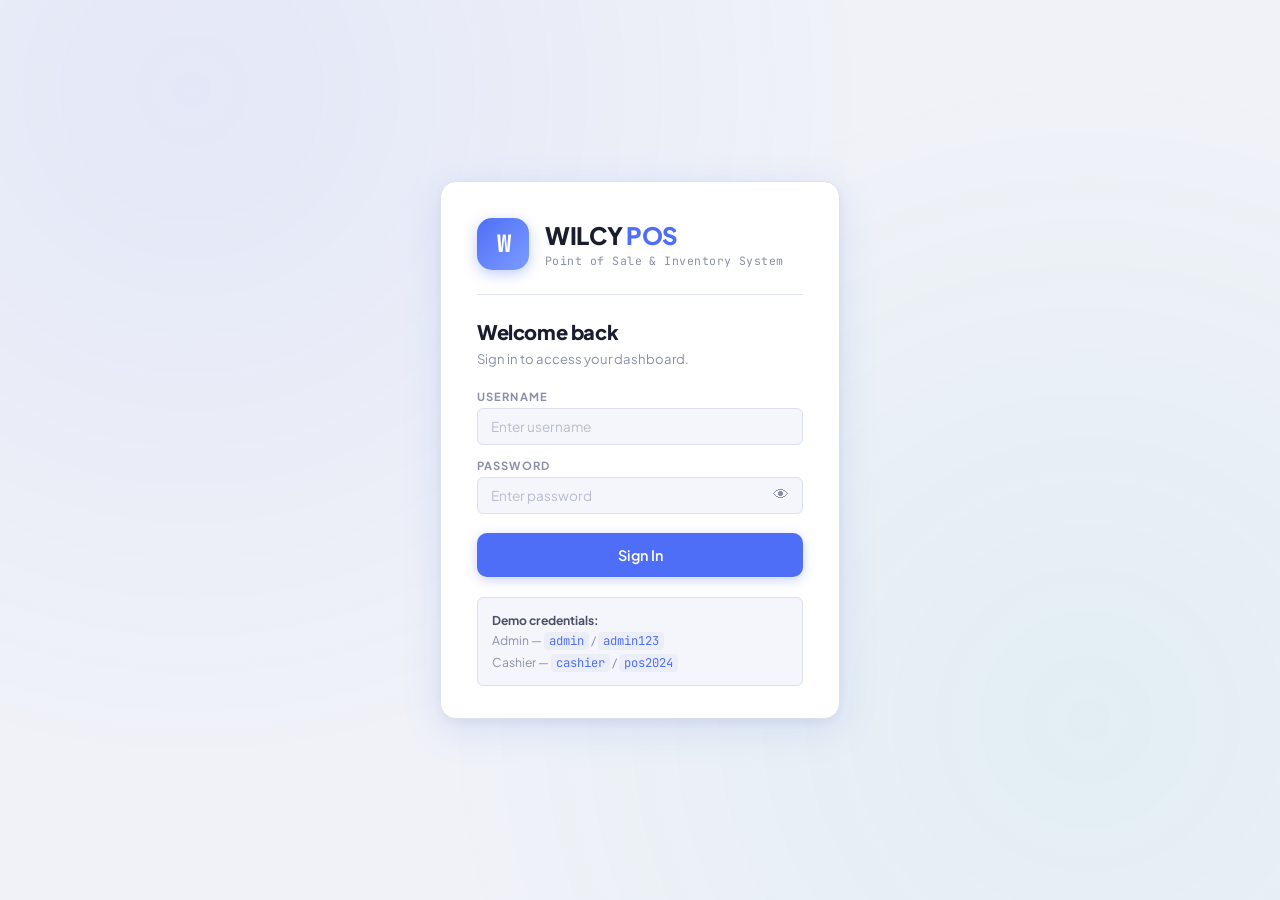
==== inventory.html @ 453c5138 "Add files via upload" ====
<!DOCTYPE html>
<html lang="en">
<head>
  <meta charset="UTF-8">
  <meta name="viewport" content="width=device-width, initial-scale=1.0">
  <title>WILCY POS — Inventory</title>

  <!-- PWA -->
  <link rel="manifest" href="manifest.json">
  <meta name="theme-color" content="#4f6ef7">
  <meta name="mobile-web-app-capable" content="yes">
  <meta name="apple-mobile-web-app-capable" content="yes">
  <meta name="apple-mobile-web-app-status-bar-style" content="black-translucent">
  <meta name="apple-mobile-web-app-title" content="WILCY POS">
  <link rel="apple-touch-icon" href="icons/icon-192.png">
  <link rel="icon" type="image/png" sizes="192x192" href="icons/icon-192.png">

  <link rel="stylesheet" href="style.css">
</head>
<body>

<header>
  <div class="logo">
    <div class="logo-mark">W</div>
    <span class="logo-name">WILCY <span>POS</span></span>
    <span class="logo-tag">Inventory</span>
  </div>
  <nav class="main-nav">
    <a href="index.html"     class="nav-link">Dashboard</a>
    <a href="inventory.html" class="nav-link active">Inventory</a>
    <a href="history.html"   class="nav-link">Sales History</a>

  </nav>
  <div class="header-right">
    <div id="syncStatus" class="sync-badge sync-local">◉ Local</div>
    <div class="date-chip" id="dateBadge"></div>
    <div id="userChip"></div>
  </div>
</header>

<main>

  <!-- LOW STOCK ALERT -->
  <div id="lowStockAlert" class="low-stock-strip" style="display:none;margin-bottom:16px;"></div>

  <!-- INVENTORY TABLE -->
  <div class="section-header">
    <div class="section-title">Inventory Management</div>
    <div style="display:flex;gap:10px;align-items:center;">
      <button class="btn btn-ghost btn-sm" onclick="exportInventoryCSV()" data-role="admin">⬇ Export CSV</button>
      <button class="btn btn-primary" onclick="openAddModal()" data-role="admin">＋ Add Item</button>
    </div>
  </div>

  <div class="table-card">
    <div class="table-toolbar">
      <div class="search-wrap">
        <span class="search-ico">⌕</span>
        <input type="text" id="searchInput" placeholder="Search by SKU or item name…">
      </div>
      <select id="stockFilter" class="filter-select" onchange="renderTable(true)">
        <option value="all">All Stock</option>
        <option value="low">Low Stock</option>
        <option value="out">Out of Stock</option>
        <option value="ok">In Stock</option>
      </select>
    </div>
    <div class="tbl-wrap">
      <table>
        <thead>
          <tr>
            <th>SKU / Item</th>
            <th>QTY</th>
            <th>Original Price</th>
            <th>Price / PC</th>
            <th>Margin</th>
            <th>Total Sold</th>
            <th>Actions</th>
          </tr>
        </thead>
        <tbody id="inventoryBody"></tbody>
      </table>
    </div>
    <div class="table-footer" id="invPaginationBar"></div>
  </div>

</main>

<!-- ADD / EDIT MODAL -->
<div class="modal-overlay" id="itemModal">
  <div class="modal">
    <div class="modal-header">
      <div class="modal-title" id="modalTitle">Add New Item</div>
      <button class="modal-close" onclick="closeModal('itemModal')">✕</button>
    </div>
    <div class="modal-grid">
      <div class="form-group full">
        <label>Item Name</label>
        <input type="text" id="mName" placeholder="e.g. Wireless Headphones">
      </div>
      <div class="form-group">
        <label>SKU</label>
        <input type="text" id="mSku" placeholder="e.g. WH-001">
      </div>
      <div class="form-group">
        <label>Quantity</label>
        <input type="number" id="mQty" min="0" placeholder="0">
      </div>
      <div class="form-group">
        <label>Original Price (₱)</label>
        <input type="number" id="mOrigPrice" min="0" step="0.01" placeholder="0.00">
      </div>
      <div class="form-group">
        <label>Price per Piece (₱)</label>
        <input type="number" id="mPrice" min="0" step="0.01" placeholder="0.00">
      </div>
      <div class="form-group">
        <label>Low Stock Threshold</label>
        <input type="number" id="mThreshold" min="1" placeholder="5">
      </div>
    </div>

    <!-- Sold by Kilo toggle — outside the grid so it spans full width cleanly -->
    <div style="padding:12px 4px 4px;">
      <label style="display:flex;align-items:center;gap:10px;cursor:pointer;user-select:none;">
        <input type="checkbox" id="mSoldByKilo"
          style="width:18px;height:18px;accent-color:#4f6ef7;cursor:pointer;flex-shrink:0;">
        <span style="font-size:0.88rem;font-weight:600;color:var(--text1);">
          ⚖ Sold by Kilo
          <span style="font-weight:400;color:var(--text3);margin-left:4px;">
            — enables decimal quantities (½ kg, 1.5 kg, 2 kg…)
          </span>
        </span>
      </label>
    </div>

    <div class="modal-footer">
      <button class="btn btn-ghost"   onclick="closeModal('itemModal')">Cancel</button>
      <button class="btn btn-primary" onclick="saveItem()">Save Item</button>
    </div>
  </div>
</div>

<!-- CONFIRM DELETE MODAL -->
<div class="modal-overlay" id="confirmModal">
  <div class="modal" style="max-width:400px;">
    <div class="modal-header">
      <div class="modal-title">Confirm Delete</div>
      <button class="modal-close" onclick="closeModal('confirmModal')">✕</button>
    </div>
    <p class="confirm-text" id="confirmMsg"></p>
    <div class="modal-footer">
      <button class="btn btn-ghost"  onclick="closeModal('confirmModal')">Cancel</button>
      <button class="btn btn-danger" onclick="confirmDelete()">Delete</button>
    </div>
  </div>
</div>

<!-- RESTOCK MODAL -->
<div class="modal-overlay" id="restockModal">
  <div class="modal" style="max-width:380px;">
    <div class="modal-header">
      <div class="modal-title">Restock Item</div>
      <button class="modal-close" onclick="closeModal('restockModal')">✕</button>
    </div>
    <p style="font-size:0.88rem;color:var(--text2);margin-bottom:16px;">Adding stock to: <strong id="restockName"></strong></p>
    <div class="form-group">
      <label>Quantity to Add</label>
      <input type="number" id="restockQty" min="1" placeholder="e.g. 10">
    </div>
    <div class="modal-footer">
      <button class="btn btn-ghost"   onclick="closeModal('restockModal')">Cancel</button>
      <button class="btn btn-primary" onclick="confirmRestock()">Add Stock</button>
    </div>
  </div>
</div>

<div class="toasts" id="toastContainer"></div>
<!-- BOTTOM NAV (mobile) -->
<nav class="bottom-nav">
  <a href="index.html">
    <span class="nav-icon">🏠</span>
    <span>Dashboard</span>
  </a>
  <a href="inventory.html" class="active">
    <span class="nav-icon">📦</span>
    <span>Inventory</span>
  </a>
  <a href="history.html">
    <span class="nav-icon">🧾</span>
    <span>History</span>
  </a>
</nav>
<script src="auth.js"></script>
<script src="supabase.js"></script>
<script src="inventory.js"></script>
<script>
if ('serviceWorker' in navigator) {
  window.addEventListener('load', () => {
    navigator.serviceWorker.register('./sw.js').catch(() => {});
  });
}
</script>
</body>
</html>
---- style.css ----
@import url('https://fonts.googleapis.com/css2?family=Plus+Jakarta+Sans:wght@400;500;600;700;800&family=JetBrains+Mono:wght@400;500;600&display=swap');

:root {
  --bg:        #f0f2f8;
  --surface:   #ffffff;
  --surface2:  #f5f6fb;
  --surface3:  #eceef7;
  --border:    #dde0ef;
  --border2:   #c8ccde;

  --accent:    #4f6ef7;
  --accent-lt: #eef1ff;
  --accent-dk: #3a55d4;

  --teal:      #0fb8a0;
  --teal-lt:   #e6faf8;
  --pink:      #f75f8f;
  --pink-lt:   #fff0f5;
  --amber:     #f59e0b;
  --amber-lt:  #fffbeb;
  --green:     #10b981;
  --green-lt:  #ecfdf5;
  --red:       #ef4444;
  --red-lt:    #fef2f2;

  --text:      #1a1d2e;
  --text2:     #4b5068;
  --text3:     #8b90a8;
  --text4:     #b8bcce;

  --shadow-sm: 0 1px 3px rgba(79,110,247,0.06), 0 1px 2px rgba(0,0,0,0.04);
  --shadow:    0 4px 16px rgba(79,110,247,0.08), 0 2px 6px rgba(0,0,0,0.04);
  --shadow-lg: 0 10px 40px rgba(79,110,247,0.14), 0 4px 12px rgba(0,0,0,0.06);

  --radius:    16px;
  --radius-sm: 10px;
  --radius-xs: 6px;
}

*, *::before, *::after { box-sizing: border-box; margin: 0; padding: 0; }
html { scroll-behavior: smooth; }

body {
  font-family: 'Plus Jakarta Sans', sans-serif;
  background: var(--bg);
  color: var(--text);
  min-height: 100vh;
  overflow-x: hidden;
}

body::before {
  content: '';
  position: fixed; inset: 0;
  background-image:
    radial-gradient(circle at 15% 10%, rgba(79,110,247,0.07) 0%, transparent 50%),
    radial-gradient(circle at 85% 80%, rgba(15,184,160,0.06) 0%, transparent 50%);
  pointer-events: none; z-index: 0;
}

/* ── HEADER ─────────────────────────────────────────────────────── */
header {
  position: sticky; top: 0; z-index: 100;
  background: rgba(255,255,255,0.88);
  backdrop-filter: blur(20px);
  border-bottom: 1px solid var(--border);
  box-shadow: var(--shadow-sm);
  display: flex; align-items: center; justify-content: space-between;
  padding: 0 36px;
  height: 64px;
  gap: 20px;
}

.logo { display: flex; align-items: center; gap: 12px; flex-shrink: 0; }

.logo-mark {
  width: 38px; height: 38px;
  background: linear-gradient(135deg, var(--accent), #7c9cff);
  border-radius: 11px;
  display: flex; align-items: center; justify-content: center;
  box-shadow: 0 4px 14px rgba(79,110,247,0.35);
  font-size: 18px; color: #fff; font-weight: 800;
  font-family: 'JetBrains Mono', monospace;
  letter-spacing: -1px;
}

.logo-name { font-size: 1.25rem; font-weight: 800; letter-spacing: -0.02em; color: var(--text); }
.logo-name span { color: var(--accent); }

.logo-tag {
  font-size: 0.65rem; font-weight: 600; letter-spacing: 0.14em;
  text-transform: uppercase; color: var(--text3);
  background: var(--surface3); border: 1px solid var(--border);
  padding: 3px 9px; border-radius: 20px; margin-left: 4px;
}

/* ── MAIN NAV ───────────────────────────────────────────────────── */
.main-nav {
  display: flex; align-items: center; gap: 4px;
  flex: 1; justify-content: center;
}

.nav-link {
  font-size: 0.84rem; font-weight: 600;
  color: var(--text3); text-decoration: none;
  padding: 7px 16px; border-radius: var(--radius-sm);
  transition: color 0.2s, background 0.2s;
  letter-spacing: 0.01em;
}
.nav-link:hover { color: var(--text2); background: var(--surface3); }
.nav-link.active {
  color: var(--accent);
  background: var(--accent-lt);
}

.header-right { display: flex; align-items: center; gap: 12px; flex-shrink: 0; }

.date-chip {
  font-family: 'JetBrains Mono', monospace;
  font-size: 0.72rem; color: var(--text3);
  background: var(--surface2); border: 1px solid var(--border);
  padding: 6px 14px; border-radius: 20px;
}

/* ── MOBILE BOTTOM NAV ───────────────────────────────────────────── */
.bottom-nav {
  display: none;
  position: fixed; bottom: 0; left: 0; right: 0; z-index: 200;
  background: rgba(255,255,255,0.96);
  backdrop-filter: blur(16px);
  border-top: 1px solid var(--border);
  box-shadow: 0 -4px 20px rgba(79,110,247,0.08);
  height: 60px;
  padding: 0;
}

.bottom-nav a {
  display: flex; flex-direction: column; align-items: center; justify-content: center;
  gap: 3px; flex: 1; height: 100%;
  color: var(--text3); text-decoration: none;
  font-size: 0.62rem; font-weight: 600; letter-spacing: 0.04em;
  text-transform: uppercase; transition: color 0.2s;
}
.bottom-nav a.active { color: var(--accent); }
.bottom-nav a:hover  { color: var(--text2); }
.nav-icon { font-size: 1.2rem; }

/* ── MAIN LAYOUT ────────────────────────────────────────────────── */
main {
  position: relative; z-index: 1;
  max-width: 1380px; margin: 0 auto;
  padding: 32px 36px 60px;
}

/* ── SECTION HEADER ─────────────────────────────────────────────── */
.section-header {
  display: flex; align-items: center; justify-content: space-between;
  margin-bottom: 18px; flex-wrap: wrap; gap: 10px;
}
.section-title {
  font-size: 0.9rem; font-weight: 700;
  letter-spacing: 0.04em; color: var(--text2);
  text-transform: uppercase;
  display: flex; align-items: center; gap: 8px;
}
.section-title::before {
  content: ''; display: block;
  width: 4px; height: 16px; border-radius: 3px;
  background: linear-gradient(var(--accent), var(--teal));
}

/* ── DASHBOARD CARDS ────────────────────────────────────────────── */
.dashboard {
  display: grid;
  grid-template-columns: repeat(4, 1fr);
  gap: 18px; margin-bottom: 32px;
}

.stat-card {
  background: var(--surface); border: 1px solid var(--border);
  border-radius: var(--radius); padding: 24px 24px 20px;
  box-shadow: var(--shadow-sm); position: relative; overflow: hidden;
  transition: box-shadow 0.25s, transform 0.25s, border-color 0.25s;
}
.stat-card:hover { box-shadow: var(--shadow); transform: translateY(-2px); border-color: var(--border2); }

.stat-card-top { display: flex; align-items: flex-start; justify-content: space-between; margin-bottom: 16px; }

.stat-icon { width: 44px; height: 44px; border-radius: 12px; display: flex; align-items: center; justify-content: center; font-size: 1.2rem; flex-shrink: 0; }
.icon-blue  { background: var(--accent-lt); }
.icon-pink  { background: var(--pink-lt); }
.icon-teal  { background: var(--teal-lt); }
.icon-green { background: var(--green-lt); }

.stat-label { font-size: 0.72rem; font-weight: 600; letter-spacing: 0.1em; text-transform: uppercase; color: var(--text3); margin-bottom: 6px; }
.stat-value { font-size: 1.9rem; font-weight: 800; letter-spacing: -0.03em; line-height: 1; }
.val-blue  { color: var(--accent); }
.val-pink  { color: var(--pink); }
.val-teal  { color: var(--teal); }
.val-green { color: var(--green); }

.stat-sub { font-size: 0.76rem; color: var(--text3); margin-top: 6px; font-family: 'JetBrains Mono', monospace; }

.stat-card::after { content: ''; position: absolute; bottom: 0; left: 0; right: 0; height: 3px; }
.stat-card:nth-child(1)::after { background: linear-gradient(90deg, var(--accent), #7c9cff); }
.stat-card:nth-child(2)::after { background: linear-gradient(90deg, var(--pink), #ff9ec0); }
.stat-card:nth-child(3)::after { background: linear-gradient(90deg, var(--teal), #5de8d4); }
.stat-card:nth-child(4)::after { background: linear-gradient(90deg, var(--green), #6ee7b7); }

/* ── LOW STOCK STRIP ─────────────────────────────────────────────── */
.low-stock-strip {
  background: var(--amber-lt); border: 1px solid #fcd97a;
  border-radius: var(--radius-sm); padding: 10px 18px;
  font-size: 0.82rem; color: #92400e;
  display: flex; align-items: center; gap: 10px;
  flex-wrap: wrap;
}
.low-stock-strip em { font-style: normal; font-weight: 700; }
.alert-ico { font-size: 1rem; flex-shrink: 0; }

/* ── BUTTONS ─────────────────────────────────────────────────────── */
.btn {
  display: inline-flex; align-items: center; gap: 7px;
  padding: 10px 20px; border-radius: var(--radius-sm);
  font-family: 'Plus Jakarta Sans', sans-serif;
  font-size: 0.84rem; font-weight: 600;
  cursor: pointer; border: none;
  transition: all 0.2s; white-space: nowrap;
}
.btn-primary { background: var(--accent); color: #fff; box-shadow: 0 3px 12px rgba(79,110,247,0.3); }
.btn-primary:hover { background: var(--accent-dk); box-shadow: 0 6px 20px rgba(79,110,247,0.4); transform: translateY(-1px); }
.btn-ghost { background: var(--surface2); color: var(--text2); border: 1px solid var(--border); }
.btn-ghost:hover { background: var(--surface3); border-color: var(--border2); }
.btn-sm { padding: 7px 13px; font-size: 0.78rem; border-radius: var(--radius-xs); }
.btn-sell    { background: var(--teal-lt);   color: var(--teal);   border: 1px solid #b2ede7; }
.btn-sell:hover    { background: #d0f5f1; }
.btn-restock { background: #f0fdf4;          color: #166534;       border: 1px solid #bbf7d0; }
.btn-restock:hover { background: #dcfce7; }
.btn-edit    { background: var(--accent-lt); color: var(--accent); border: 1px solid #c8d4fd; }
.btn-edit:hover    { background: #dce4ff; }
.btn-del     { background: var(--red-lt);    color: var(--red);    border: 1px solid #fecaca; }
.btn-del:hover     { background: #fee2e2; }
.btn-danger  { background: var(--red); color: #fff; box-shadow: 0 3px 10px rgba(239,68,68,0.25); }
.btn-danger:hover  { background: #dc2626; }

/* ── TABLE ───────────────────────────────────────────────────────── */
.table-card {
  background: var(--surface); border: 1px solid var(--border);
  border-radius: var(--radius); box-shadow: var(--shadow-sm);
  overflow: hidden; margin-bottom: 0;
}

#table-card{
  height: 150px;
}
.table-toolbar {
  display: flex; align-items: center; gap: 12px;
  padding: 14px 18px; border-bottom: 1px solid var(--border);
  background: var(--surface2); flex-wrap: wrap;
}

.search-wrap { flex: 1; position: relative; display: flex; align-items: center; min-width: 160px; }
.search-ico  { position: absolute; left: 12px; color: var(--text4); font-size: 0.95rem; pointer-events: none; }
.search-wrap input {
  width: 100%; background: var(--surface); border: 1px solid var(--border);
  border-radius: var(--radius-xs); padding: 8px 12px 8px 34px;
  color: var(--text); font-family: 'Plus Jakarta Sans', sans-serif;
  font-size: 0.84rem; outline: none;
  transition: border-color 0.2s, box-shadow 0.2s;
}
.search-wrap input::placeholder { color: var(--text4); }
.search-wrap input:focus { border-color: var(--accent); box-shadow: 0 0 0 3px rgba(79,110,247,0.1); }

.filter-select, .filter-date {
  background: var(--surface); border: 1px solid var(--border);
  border-radius: var(--radius-xs); padding: 8px 12px;
  color: var(--text); font-family: 'Plus Jakarta Sans', sans-serif;
  font-size: 0.82rem; outline: none; cursor: pointer;
  transition: border-color 0.2s;
}
.filter-select:focus, .filter-date:focus { border-color: var(--accent); }

.tbl-wrap { overflow-x: auto; -webkit-overflow-scrolling: touch; }

table { width: 100%; border-collapse: collapse; min-width: 520px; }

thead th {
  font-family: 'JetBrains Mono', monospace;
  font-size: 0.68rem; font-weight: 600;
  letter-spacing: 0.12em; text-transform: uppercase;
  color: var(--text3); padding: 12px 18px;
  text-align: left; background: var(--surface2);
  border-bottom: 1px solid var(--border);
  white-space: nowrap;
}
thead th:first-child { padding-left: 20px; }
thead th.sortable { cursor: pointer; user-select: none; }
thead th.sortable:hover { color: var(--accent); }
.sort-ico { color: var(--accent); }

tbody tr { border-bottom: 1px solid var(--border); transition: background 0.15s; }
tbody tr:last-child { border-bottom: none; }
tbody tr:hover { background: var(--accent-lt); }

tbody td { padding: 13px 18px; font-size: 0.86rem; vertical-align: middle; }
tbody td:first-child { padding-left: 20px; }

.td-sku { font-family: 'JetBrains Mono', monospace; font-size: 0.72rem; color: var(--text3); margin-bottom: 2px; }
.td-name { font-weight: 700; color: var(--text); font-size: 0.9rem; }
.td-mono { font-family: 'JetBrains Mono', monospace; font-size: 0.82rem; color: var(--text2); }
.td-actions { display: flex; gap: 5px; flex-wrap: wrap; }

.qty-ok  { color: var(--green); font-weight: 700; font-family: 'JetBrains Mono', monospace; }
.qty-low { color: var(--amber); font-weight: 700; font-family: 'JetBrains Mono', monospace; }
.qty-out { color: var(--red);   font-weight: 700; font-family: 'JetBrains Mono', monospace; }

.badge {
  display: inline-flex; align-items: center; gap: 4px;
  font-size: 0.64rem; font-weight: 700;
  letter-spacing: 0.08em; text-transform: uppercase;
  padding: 2px 8px; border-radius: 20px; margin-left: 6px;
}
.badge-low  { background: var(--amber-lt); color: var(--amber); border: 1px solid #fcd97a; }
.badge-out  { background: var(--red-lt);   color: var(--red);   border: 1px solid #fca5a5; }
.badge-best { background: var(--pink-lt);  color: var(--pink);  border: 1px solid #fda4bf; }

.margin-pos { color: var(--green); font-family: 'JetBrains Mono', monospace; font-size: 0.82rem; }
.margin-neg { color: var(--red);   font-family: 'JetBrains Mono', monospace; font-size: 0.82rem; }

.empty-state { text-align: center; padding: 56px 20px; color: var(--text4); }
.empty-icon  { font-size: 2.2rem; margin-bottom: 10px; opacity: 0.5; }
.empty-state p { font-size: 0.85rem; color: var(--text3); }

/* Table footer */
.table-footer {
  border-top: 1px solid var(--border);
  background: var(--surface2);
}
.history-footer-row {
  display: flex; justify-content: space-between; align-items: center;
  padding: 12px 20px; font-size: 0.82rem; color: var(--text3);
  font-family: 'JetBrains Mono', monospace; flex-wrap: wrap; gap: 6px;
}
.history-footer-row strong { color: var(--text); }

/* ── PAYMENT CHIPS ───────────────────────────────────────────────── */
.pay-chip {
  display: inline-block; font-size: 0.66rem; font-weight: 700;
  letter-spacing: 0.06em; text-transform: uppercase;
  padding: 2px 9px; border-radius: 20px;
}
.pay-cash   { background: #f0fdf4; color: #166534; border: 1px solid #bbf7d0; }
.pay-gcash  { background: #eff6ff; color: #1d4ed8; border: 1px solid #bfdbfe; }
.pay-maya   { background: #f5f3ff; color: #6d28d9; border: 1px solid #ddd6fe; }
.pay-card   { background: var(--pink-lt); color: #9d174d; border: 1px solid #fda4bf; }
.pay-other  { background: var(--surface3); color: var(--text3); border: 1px solid var(--border); }

/* ── TWO-COL LAYOUT ──────────────────────────────────────────────── */
.two-col { display: grid; grid-template-columns: 1fr 360px; gap: 22px; margin-top: 28px; }

/* ── DASHBOARD SPLIT LAYOUT ──────────────────────────────────────── */
.dash-split {
  display: grid;
  grid-template-columns: 1fr 420px;
  gap: 24px;
  align-items: start;
}

/* ── SALES LOG ───────────────────────────────────────────────────── */
.sales-card {
  background: var(--surface); border: 1px solid var(--border);
  border-radius: var(--radius); box-shadow: var(--shadow-sm);
  overflow: hidden; display: flex; flex-direction: column;
  max-height: 430px;
}
.sales-card-header {
  display: flex; align-items: center; justify-content: space-between;
  padding: 14px 18px; background: var(--surface2);
  border-bottom: 1px solid var(--border); flex-shrink: 0;
}
.sales-label { font-family: 'JetBrains Mono', monospace; font-size: 0.68rem; font-weight: 600; letter-spacing: 0.12em; text-transform: uppercase; color: var(--text3); }
.sales-count { font-family: 'JetBrains Mono', monospace; font-size: 0.72rem; color: var(--text4); }

.sales-scroll { overflow-y: auto; flex: 1; }
.sales-scroll::-webkit-scrollbar { width: 4px; }
.sales-scroll::-webkit-scrollbar-track { background: transparent; }
.sales-scroll::-webkit-scrollbar-thumb { background: var(--border); border-radius: 4px; }

.sale-row {
  display: flex; align-items: center; gap: 12px;
  padding: 12px 18px; border-bottom: 1px solid var(--border);
  transition: background 0.15s;
  animation: fadeSlide 0.3s ease;
}
.sale-row:last-child { border-bottom: none; }
.sale-row:hover { background: var(--surface2); }

@keyframes fadeSlide {
  from { opacity: 0; transform: translateY(-6px); }
  to   { opacity: 1; transform: translateY(0); }
}

.sale-dot { width: 8px; height: 8px; border-radius: 50%; background: var(--green); flex-shrink: 0; box-shadow: 0 0 6px rgba(16,185,129,0.4); }
.sale-info { flex: 1; min-width: 0; }
.sale-name { font-weight: 600; font-size: 0.86rem; white-space: nowrap; overflow: hidden; text-overflow: ellipsis; }
.sale-meta { font-family: 'JetBrains Mono', monospace; font-size: 0.7rem; color: var(--text3); margin-top: 2px; }
.sale-rev-col { text-align: right; flex-shrink: 0; }
.sale-rev-amt { font-weight: 700; font-size: 0.9rem; color: var(--green); font-family: 'JetBrains Mono', monospace; }
.sale-rev-lbl { font-size: 0.65rem; color: var(--text4); margin-top: 1px; }

/* ── SELL PANEL ──────────────────────────────────────────────────── */
.sell-panel {
  background: var(--surface); border: 1px solid var(--border);
  border-radius: var(--radius); box-shadow: var(--shadow-sm);
  padding: 22px; height: fit-content;
}
.panel-title { font-size: 0.9rem; font-weight: 700; margin-bottom: 18px; display: flex; align-items: center; gap: 8px; color: var(--text); }
.live-dot { width: 8px; height: 8px; border-radius: 50%; background: var(--green); box-shadow: 0 0 8px rgba(16,185,129,0.5); animation: livepulse 2s infinite; flex-shrink: 0; }
@keyframes livepulse {
  0%, 100% { opacity: 1; transform: scale(1); }
  50%       { opacity: 0.5; transform: scale(0.85); }
}

/* ── BILL / CHANGE ROW ───────────────────────────────────────────── */
.bill-change-row {
  display: grid; grid-template-columns: 1fr 1fr; gap: 10px;
  margin-bottom: 13px;
}
.change-display {
  background: var(--green-lt); border: 1px solid #a7f3d0;
  border-radius: var(--radius-xs); padding: 9px 13px;
  display: flex; flex-direction: column; gap: 3px;
}
.change-display.insufficient {
  background: var(--red-lt); border-color: #fca5a5;
}
.change-label {
  font-size: 0.7rem; font-weight: 700; letter-spacing: 0.1em;
  text-transform: uppercase; color: var(--text3);
}
.change-amount {
  font-family: 'JetBrains Mono', monospace;
  font-size: 1rem; font-weight: 700; color: var(--green);
}
.change-display.insufficient .change-amount { color: var(--red); }

/* ── FORMS ───────────────────────────────────────────────────────── */
.form-group { margin-bottom: 13px; }
.form-group label { display: block; font-size: 0.7rem; font-weight: 700; letter-spacing: 0.1em; text-transform: uppercase; color: var(--text3); margin-bottom: 5px; }
.form-group input, .form-group select {
  width: 100%; background: var(--surface2); border: 1px solid var(--border);
  border-radius: var(--radius-xs); padding: 9px 13px;
  color: var(--text); font-family: 'Plus Jakarta Sans', sans-serif;
  font-size: 0.85rem; outline: none;
  transition: border-color 0.2s, box-shadow 0.2s, background 0.2s;
  -webkit-appearance: none;
}
.form-group input::placeholder { color: var(--text4); }
.form-group input:focus, .form-group select:focus { border-color: var(--accent); background: #fff; box-shadow: 0 0 0 3px rgba(79,110,247,0.1); }
.form-group select option { background: #fff; }

.info-box { background: var(--surface2); border: 1px solid var(--border); border-radius: var(--radius-xs); padding: 12px 14px; margin-bottom: 13px; display: none; }
.info-box.show { display: block; }
.info-box-name { font-weight: 700; font-size: 0.88rem; margin-bottom: 8px; color: var(--text); }
.info-row { display: flex; justify-content: space-between; font-size: 0.76rem; color: var(--text3); font-family: 'JetBrains Mono', monospace; margin-top: 4px; }
.info-val { color: var(--text2); font-weight: 500; }

.preview-box { background: var(--green-lt); border: 1px solid #a7f3d0; border-radius: var(--radius-xs); padding: 12px 14px; }
.preview-box .info-row { color: var(--text3); }
.preview-box .info-val { color: var(--green); font-weight: 700; }

/* ── MODAL ───────────────────────────────────────────────────────── */
.modal-overlay { position: fixed; inset: 0; z-index: 500; background: rgba(26,29,46,0.45); backdrop-filter: blur(6px); display: flex; align-items: center; justify-content: center; opacity: 0; pointer-events: none; transition: opacity 0.25s; }
.modal-overlay.open { opacity: 1; pointer-events: all; }

.modal { background: var(--surface); border: 1px solid var(--border); border-radius: var(--radius); padding: 28px 28px 24px; width: 100%; max-width: 500px; margin: 20px; box-shadow: var(--shadow-lg); transform: scale(0.96) translateY(16px); transition: transform 0.25s; max-height: 90vh; overflow-y: auto; }
.modal-overlay.open .modal { transform: scale(1) translateY(0); }

.modal-header { display: flex; align-items: center; justify-content: space-between; margin-bottom: 22px; }
.modal-title { font-size: 1.05rem; font-weight: 800; letter-spacing: -0.02em; color: var(--text); }
.modal-close { width: 30px; height: 30px; border-radius: var(--radius-xs); background: var(--surface2); border: 1px solid var(--border); color: var(--text3); cursor: pointer; font-size: 1rem; display: flex; align-items: center; justify-content: center; transition: all 0.2s; flex-shrink: 0; }
.modal-close:hover { background: var(--red-lt); color: var(--red); border-color: #fca5a5; }

.modal-grid { display: grid; grid-template-columns: 1fr 1fr; gap: 12px; }
.modal-grid .full { grid-column: 1 / -1; }

.modal-footer { display: flex; gap: 10px; justify-content: flex-end; padding-top: 18px; margin-top: 18px; border-top: 1px solid var(--border); flex-wrap: wrap; }

.confirm-text { font-size: 0.9rem; line-height: 1.65; color: var(--text2); }
.confirm-text strong { color: var(--text); font-weight: 700; }

/* ── TOAST ───────────────────────────────────────────────────────── */
.toasts { position: fixed; bottom: 22px; right: 22px; z-index: 1000; display: flex; flex-direction: column; gap: 8px; pointer-events: none; }
.toast { display: flex; align-items: center; gap: 10px; background: var(--surface); border: 1px solid var(--border); border-radius: var(--radius-sm); padding: 11px 16px; font-size: 0.82rem; font-weight: 500; box-shadow: var(--shadow-lg); animation: toastPop 0.3s cubic-bezier(.34,1.56,.64,1); min-width: 220px; max-width: 300px; pointer-events: all; }
@keyframes toastPop { from { opacity: 0; transform: scale(0.9) translateX(12px); } to { opacity: 1; transform: scale(1) translateX(0); } }
.toast.success { border-left: 3px solid var(--green); }
.toast.error   { border-left: 3px solid var(--red); }
.toast.warn    { border-left: 3px solid var(--amber); }
.t-icon { font-size: 0.95rem; flex-shrink: 0; }

/* ── CHARTS ──────────────────────────────────────────────────────── */
.chart-row { display: flex; align-items: center; gap: 10px; margin-bottom: 10px; }
.chart-label { font-size: 0.78rem; color: var(--text2); min-width: 120px; max-width: 120px; overflow: hidden; text-overflow: ellipsis; white-space: nowrap; font-weight: 500; }
.chart-bar-wrap { flex: 1; background: var(--surface2); border-radius: 4px; height: 10px; overflow: hidden; }
.chart-bar { height: 100%; border-radius: 4px; transition: width 0.5s ease; }
.chart-val { font-family: 'JetBrains Mono', monospace; font-size: 0.75rem; color: var(--text2); min-width: 72px; text-align: right; }

.bar-chart { display: flex; align-items: flex-end; gap: 6px; height: 180px; padding-top: 24px; position: relative; }
.bar-col { flex: 1; display: flex; flex-direction: column; align-items: center; gap: 4px; height: 100%; justify-content: flex-end; }
.bar-tip { font-family: 'JetBrains Mono', monospace; font-size: 0.6rem; color: var(--text3); white-space: nowrap; writing-mode: vertical-rl; transform: rotate(180deg); height: 50px; overflow: hidden; }
.bar-body { width: 100%; background: linear-gradient(to top, var(--accent), #7c9cff); border-radius: 4px 4px 0 0; min-height: 4px; transition: height 0.5s ease; }
.bar-lbl { font-size: 0.62rem; color: var(--text4); white-space: nowrap; overflow: hidden; text-overflow: ellipsis; max-width: 100%; text-align: center; }

/* ── MISC ────────────────────────────────────────────────────────── */
.clear-btn { font-size: 0.73rem; color: var(--text3); background: none; border: none; cursor: pointer; font-family: 'Plus Jakarta Sans', sans-serif; font-weight: 600; letter-spacing: 0.04em; transition: color 0.2s; }
.clear-btn:hover { color: var(--red); }

/* ── HISTORY TOOLBAR ─────────────────────────────────────────────── */
.history-toolbar {
  display: flex; flex-direction: column; gap: 10px;
  padding: 14px 18px; border-bottom: 1px solid var(--border);
  background: var(--surface2);
}

.history-search { width: 100%; }

.history-filters {
  display: flex; align-items: center; gap: 10px; flex-wrap: wrap;
}

.date-range-group {
  display: flex; align-items: center; gap: 8px;
}
.date-sep { font-size: 0.8rem; color: var(--text3); flex-shrink: 0; }
.date-range-group .filter-date { min-width: 0; flex: 1; }

/* ── PAGINATION ──────────────────────────────────────────────────── */
.pagination-wrap {
  display: flex; align-items: center; justify-content: space-between;
  padding: 10px 16px 10px; flex-wrap: wrap; gap: 8px;
}
.pg-info { font-size: 0.78rem; color: var(--text3); }
.pg-controls { display: flex; align-items: center; gap: 4px; }
.pg-btn {
  min-width: 30px; height: 30px; padding: 0 6px;
  border-radius: 6px; border: 1px solid var(--border);
  background: var(--surface2); color: var(--text2);
  font-size: 0.8rem; cursor: pointer;
  transition: background 0.15s, color 0.15s, border-color 0.15s; line-height: 1;
}
.pg-btn:hover:not(:disabled) { background: var(--accent-lt); color: var(--accent); border-color: var(--accent); }
.pg-btn.pg-active { background: var(--accent); color: #fff; border-color: var(--accent); font-weight: 700; }
.pg-btn:disabled { opacity: 0.35; cursor: default; }
.pg-arrow { font-size: 1rem; font-weight: 700; }
.pg-ellipsis { font-size: 0.8rem; color: var(--text4); padding: 0 2px; user-select: none; }

/* ── CART STYLES ─────────────────────────────────────────────────── */
.cart-section {
  border: 1px solid var(--border); border-radius: var(--radius-sm);
  overflow: hidden; margin: 12px 0 0;
}
.cart-header {
  display: flex; align-items: center; justify-content: space-between;
  padding: 8px 12px; background: var(--surface2); border-bottom: 1px solid var(--border);
}
.cart-lbl {
  font-family: 'JetBrains Mono', monospace;
  font-size: 0.68rem; font-weight: 600;
  letter-spacing: 0.1em; text-transform: uppercase; color: var(--text3);
}
.cart-count {
  display: inline-flex; align-items: center; justify-content: center;
  background: var(--accent); color: #fff;
  font-size: 0.65rem; font-weight: 700;
  width: 18px; height: 18px; border-radius: 50%; margin-left: 5px;
}
.cart-items { max-height: 200px; overflow-y: auto; }
.cart-items::-webkit-scrollbar { width: 4px; }
.cart-items::-webkit-scrollbar-thumb { background: var(--border); border-radius: 4px; }
.cart-empty { text-align: center; padding: 18px; font-size: 0.8rem; color: var(--text4); }
.cart-row {
  display: flex; align-items: center; gap: 8px;
  padding: 8px 12px; border-bottom: 1px solid var(--border);
  font-size: 0.82rem; animation: fadeSlide 0.2s ease;
}
.cart-row:last-child { border-bottom: none; }
.cart-row:hover { background: var(--surface2); }
.cart-item-info { flex: 1; min-width: 0; }
.cart-item-name { font-weight: 600; color: var(--text); white-space: nowrap; overflow: hidden; text-overflow: ellipsis; font-size: 0.82rem; }
.cart-item-price { font-family: 'JetBrains Mono', monospace; font-size: 0.68rem; color: var(--text3); }
.cart-qty-input {
  width: 54px; text-align: center; padding: 4px 6px; font-size: 0.82rem;
  border: 1px solid var(--border); border-radius: var(--radius-xs);
  background: var(--surface); color: var(--text); outline: none;
}
.cart-qty-input:focus { border-color: var(--accent); }
.cart-item-total {
  font-family: 'JetBrains Mono', monospace;
  font-size: 0.8rem; font-weight: 600; color: var(--text2);
  min-width: 68px; text-align: right;
}
.cart-remove {
  background: none; border: none; cursor: pointer;
  color: var(--text4); font-size: 0.75rem; padding: 3px 5px;
  border-radius: 4px; transition: color 0.15s, background 0.15s; flex-shrink: 0;
}
.cart-remove:hover { color: var(--red); background: var(--red-lt); }
.cart-totals {
  background: var(--surface2); border: 1px solid var(--border);
  border-radius: var(--radius-xs); padding: 10px 12px; margin-top: 8px;
}

/* ── ITEM SEARCH (dashboard) ─────────────────────────────────────── */
.item-search-wrap { position: relative; }
.item-results {
  display: none; position: absolute;
  top: calc(100% + 6px); left: 0; right: 0;
  background: var(--surface); border: 1px solid var(--border);
  border-radius: var(--radius-sm); box-shadow: var(--shadow-lg);
  z-index: 200; max-height: 320px; overflow-y: auto;
}
.item-results.open { display: block; }
.item-result-row {
  display: flex; align-items: center; justify-content: space-between;
  padding: 10px 14px; gap: 12px; cursor: pointer;
  border-bottom: 1px solid var(--border); transition: background 0.15s;
}
.item-result-row:last-child { border-bottom: none; }
.item-result-row:hover { background: var(--accent-lt); }
.item-result-row.disabled { opacity: 0.45; cursor: not-allowed; pointer-events: none; }
.ir-left { display: flex; flex-direction: column; gap: 2px; min-width: 0; flex: 1; }
.ir-name { font-size: 0.88rem; font-weight: 600; color: var(--text); white-space: nowrap; overflow: hidden; text-overflow: ellipsis; }
.ir-sku  { font-size: 0.72rem; color: var(--text3); font-family: 'JetBrains Mono', monospace; }
.ir-right { display: flex; align-items: center; gap: 8px; flex-shrink: 0; }
.ir-price { font-size: 0.82rem; font-weight: 600; color: var(--accent); }
.ir-stock { font-size: 0.75rem; color: var(--text3); }
.ir-stock.low { color: var(--amber); font-weight: 600; }
.ir-stock.out { color: var(--red); font-weight: 600; }
.ir-add {
  background: var(--accent); color: #fff; border: none; border-radius: 7px;
  padding: 5px 12px; font-size: 0.78rem; font-weight: 600;
  cursor: pointer; white-space: nowrap; transition: background 0.15s;
}
.ir-add:hover { background: var(--accent-dk); }
.ir-empty { padding: 20px; text-align: center; color: var(--text3); font-size: 0.85rem; }
.item-search-field {
  width: 100%; padding: 10px 14px 10px 38px;
  border: 1px solid var(--border); border-radius: var(--radius-sm);
  font-size: 0.9rem; background: var(--surface2); color: var(--text); outline: none;
  transition: border-color 0.2s, box-shadow 0.2s;
  font-family: 'Plus Jakarta Sans', sans-serif;
}
.item-search-field:focus {
  border-color: var(--accent); box-shadow: 0 0 0 3px rgba(79,110,247,0.12);
  background: var(--surface);
}

/* ── RECEIPT ─────────────────────────────────────────────────────── */
.receipt {
  font-family: 'JetBrains Mono', monospace;
  font-size: 0.82rem; color: var(--text2); padding: 4px 0;
}
.receipt-store {
  font-size: 1.1rem; font-weight: 800; text-align: center;
  color: var(--text); letter-spacing: 0.1em; margin-bottom: 4px;
}
.receipt-meta { text-align: center; font-size: 0.72rem; color: var(--text3); margin-bottom: 2px; }
.receipt-line { border-top: 1px dashed var(--border2); margin: 10px 0; }
.receipt-table { width: 100%; border-collapse: collapse; font-size: 0.78rem; }
.receipt-table th {
  font-size: 0.65rem; font-weight: 700; letter-spacing: 0.08em;
  text-transform: uppercase; color: var(--text3);
  padding: 4px 0; text-align: left; border-bottom: 1px solid var(--border);
}
.receipt-table td { padding: 5px 0; vertical-align: top; }
.receipt-table td:not(:first-child) { text-align: right; }
.receipt-total-row {
  display: flex; justify-content: space-between;
  font-size: 0.9rem; font-weight: 600; color: var(--text); margin-top: 6px;
}
.receipt-thanks { text-align: center; font-size: 0.72rem; color: var(--text3); margin-top: 6px; }

/* ── SYNC BADGE ──────────────────────────────────────────────────── */
.sync-badge {
  display: flex; align-items: center; gap: 5px;
  font-family: 'JetBrains Mono', monospace;
  font-size: 0.68rem; padding: 5px 11px; border-radius: 20px;
  border: 1px solid transparent; white-space: nowrap;
}
.sync-live    { background: var(--green-lt); color: #065f46; border-color: #a7f3d0; }
.sync-syncing { background: var(--amber-lt); color: #92400e; border-color: #fcd97a; animation: spin 1s linear infinite; }
.sync-offline { background: var(--red-lt);   color: var(--red); border-color: #fca5a5; }
.sync-local   { background: var(--surface3); color: var(--text3); border-color: var(--border); }
@keyframes spin { to { transform: rotate(360deg); } }

/* ── IDLE WARNING ────────────────────────────────────────────────── */
.idle-warning {
  position: fixed; bottom: 80px; right: 22px; z-index: 2000;
  background: var(--surface); border: 1px solid var(--amber);
  border-radius: var(--radius); box-shadow: var(--shadow-lg);
  padding: 16px 20px; max-width: 320px;
  animation: toastPop 0.3s cubic-bezier(.34,1.56,.64,1);
}
.idle-warning-inner { display: flex; align-items: flex-start; gap: 14px; }
.idle-ico { font-size: 1.6rem; flex-shrink: 0; line-height: 1; margin-top: 2px; }
.idle-warning strong { display: block; font-size: 0.88rem; font-weight: 700; color: var(--text); margin-bottom: 3px; }
.idle-warning p { font-size: 0.78rem; color: var(--text3); font-family: 'JetBrains Mono', monospace; line-height: 1.5; margin-bottom: 10px; }

/* ── USER CHIP ───────────────────────────────────────────────────── */
.user-chip { display: flex; align-items: center; gap: 8px; background: var(--surface2); border: 1px solid var(--border); border-radius: 99px; padding: 4px 12px 4px 4px; }
.user-avatar { width: 28px; height: 28px; border-radius: 50%; background: linear-gradient(135deg, var(--accent), var(--teal)); color: #fff; font-size: 0.75rem; font-weight: 700; display: flex; align-items: center; justify-content: center; flex-shrink: 0; }
.user-info { display: flex; flex-direction: column; line-height: 1.2; }
.user-name { font-size: 0.78rem; font-weight: 600; color: var(--text); }
.user-role { font-size: 0.65rem; color: var(--text3); font-family: 'JetBrains Mono', monospace; letter-spacing: 0.06em; }
.logout-btn { background: none; border: none; cursor: pointer; font-size: 1rem; color: var(--text4); padding: 2px 0 2px 6px; transition: color 0.2s; line-height: 1; }
.logout-btn:hover { color: var(--red); }

/* ── LOGIN PAGE ──────────────────────────────────────────────────── */
body.login-page { background: var(--bg); display: flex; align-items: center; justify-content: center; min-height: 100vh; }
.login-wrap { width: 100%; max-width: 440px; padding: 20px; position: relative; z-index: 1; }
.login-card { background: var(--surface); border: 1px solid var(--border); border-radius: var(--radius); padding: 36px 36px 32px; box-shadow: var(--shadow-lg); }
.login-brand { display: flex; align-items: center; gap: 16px; margin-bottom: 24px; }
.logo-mark.lg { width: 52px; height: 52px; border-radius: 15px; font-size: 24px; }
.logo-name.lg { font-size: 1.5rem; }
.login-tagline { font-size: 0.72rem; color: var(--text3); font-family: 'JetBrains Mono', monospace; letter-spacing: 0.04em; margin-top: 3px; }
.login-divider { height: 1px; background: var(--border); margin: 0 0 24px; }
.login-title { font-size: 1.25rem; font-weight: 800; color: var(--text); letter-spacing: -0.02em; margin-bottom: 6px; }
.login-sub { font-size: 0.82rem; color: var(--text3); margin-bottom: 22px; }
.login-error { background: var(--red-lt); border: 1px solid #fca5a5; border-radius: var(--radius-xs); padding: 10px 14px; font-size: 0.82rem; color: var(--red); margin-bottom: 16px; display: flex; align-items: center; gap: 8px; }
.login-error::before { content: '✕'; font-weight: 700; flex-shrink: 0; }
.pw-wrap { position: relative; }
.pw-wrap input { padding-right: 40px; }
.pw-toggle { position: absolute; right: 10px; top: 50%; transform: translateY(-50%); background: none; border: none; cursor: pointer; font-size: 1rem; line-height: 1; color: var(--text3); padding: 4px; }
.login-btn { width: 100%; justify-content: center; margin-top: 6px; padding: 13px; font-size: 0.9rem; }
.login-hint { margin-top: 20px; padding: 12px 14px; background: var(--surface2); border: 1px solid var(--border); border-radius: var(--radius-xs); font-size: 0.76rem; color: var(--text3); line-height: 1.7; }
.login-hint strong { color: var(--text2); }
.login-hint code { font-family: 'JetBrains Mono', monospace; background: var(--surface3); padding: 1px 5px; border-radius: 4px; color: var(--accent); }

/* ══════════════════════════════════════════════════════════════════
   RESPONSIVE BREAKPOINTS
   ══════════════════════════════════════════════════════════════════ */

/* ── 1200px: collapse 4-col stat grid and two-col charts ── */
@media (max-width: 1200px) {
  .dashboard { grid-template-columns: repeat(2, 1fr); }
  .two-col { grid-template-columns: 1fr; }
}

/* ── 960px: collapse dash-split to single column ── */
@media (max-width: 960px) {
  .dash-split { grid-template-columns: 1fr; }
  .sell-panel { max-width: 100%; }
}

/* ── 760px: hide desktop nav, shrink header ── */
@media (max-width: 760px) {
  header { padding: 0 14px; height: 56px; gap: 10px; }
  .logo-tag { display: none; }
  .main-nav { display: none; }
  .bottom-nav { display: flex; }
  main { padding: 16px 14px 80px; } /* 80px bottom clearance for bottom-nav */
  .history-toolbar { flex-direction: row; flex-wrap: wrap; }
  .history-search { flex: 1; min-width: 150px; }
}

/* ── 600px: history toolbar vertical, table adjustments ── */
@media (max-width: 600px) {
  .history-toolbar { flex-direction: column; }
  .history-filters { flex-direction: column; align-items: stretch; }
  .date-range-group { width: 100%; }
  .date-range-group .filter-date { flex: 1; }
  .history-filters .filter-select,
  .history-filters .btn { width: 100%; }
  .history-footer-row { flex-direction: column; gap: 4px; }
}

/* ── 500px: single-col stat cards, single-col modal grid ── */
@media (max-width: 500px) {
  .dashboard { grid-template-columns: 1fr 1fr; }
  .modal-grid { grid-template-columns: 1fr; }
  .modal { margin: 12px; padding: 20px 16px 18px; }
  .date-chip { display: none; }
  .sync-badge span:last-child { display: none; }
  .user-info { display: none; }
  .stat-value { font-size: 1.5rem; }
  .toasts { right: 12px; bottom: 72px; }
  .toast { min-width: 180px; max-width: 260px; }
  /* ir-price and ir-stock hidden on very small screens */
  .ir-price { display: none; }
  .ir-stock { display: none; }
}

@media (max-width: 380px) {
  .dashboard { grid-template-columns: 1fr; }
  header { padding: 0 10px; }
}

/* ══════════════════════════════════════════════════════════════════
   PRINT STYLES — receipt only, clean thermal-style output
   ══════════════════════════════════════════════════════════════════ */
@media print {
  /* Hide everything except the receipt content */
  body > *:not(#printReceiptMount) { display: none !important; }
  #printReceiptMount { display: block !important; }

  body {
    background: #fff !important;
    margin: 0; padding: 0;
  }

  .print-receipt-page {
    width: 280px;
    margin: 0 auto;
    padding: 16px 12px;
    font-family: 'Courier New', Courier, monospace;
    font-size: 11px;
    color: #000;
    background: #fff;
  }

  .prp-store {
    text-align: center;
    font-size: 16px;
    font-weight: 700;
    letter-spacing: 0.15em;
    margin-bottom: 2px;
  }

  .prp-tagline {
    text-align: center;
    font-size: 9px;
    color: #555;
    margin-bottom: 8px;
  }

  .prp-line-dash {
    border: none;
    border-top: 1px dashed #aaa;
    margin: 6px 0;
  }

  .prp-meta-row {
    display: flex;
    justify-content: space-between;
    font-size: 10px;
    color: #444;
    margin-bottom: 2px;
  }

  .prp-section-label {
    font-size: 9px;
    text-transform: uppercase;
    letter-spacing: 0.1em;
    color: #777;
    margin: 6px 0 3px;
  }

  .prp-item-table {
    width: 100%;
    border-collapse: collapse;
    font-size: 10px;
    margin-bottom: 4px;
  }

  .prp-item-table th {
    font-size: 9px;
    text-align: left;
    border-bottom: 1px solid #ccc;
    padding: 2px 0;
    color: #555;
    font-weight: 700;
    text-transform: uppercase;
  }

  .prp-item-table td {
    padding: 3px 0;
    vertical-align: top;
  }

  .prp-item-table td:not(:first-child) {
    text-align: right;
  }

  .prp-total-row {
    display: flex;
    justify-content: space-between;
    font-size: 11px;
    font-weight: 600;
    margin-top: 4px;
  }

  .prp-grand-total {
    font-size: 13px;
    font-weight: 700;
  }

  .prp-change-row {
    display: flex;
    justify-content: space-between;
    font-size: 11px;
    font-weight: 600;
    margin-top: 2px;
    padding: 4px 0;
    border-top: 1px solid #ccc;
  }

  .prp-thanks {
    text-align: center;
    font-size: 10px;
    color: #555;
    margin-top: 10px;
  }

  .prp-powered {
    text-align: center;
    font-size: 8px;
    color: #aaa;
    margin-top: 4px;
    letter-spacing: 0.06em;
  }
}

/* ── KILO ITEMS ──────────────────────────────────────────────────────────── */

.kilo-tag {
  display: inline-block;
  font-size: 0.68rem;
  font-weight: 600;
  padding: 1px 5px;
  border-radius: 4px;
  background: var(--accent-lt);
  color: var(--accent);
  margin-left: 4px;
  vertical-align: middle;
  letter-spacing: 0;
}

/* Kilo qty input — wider to fit decimals like 1.50 */
.cart-qty-input[step="0.5"] {
  width: 68px;
  font-size: 0.9rem;
}
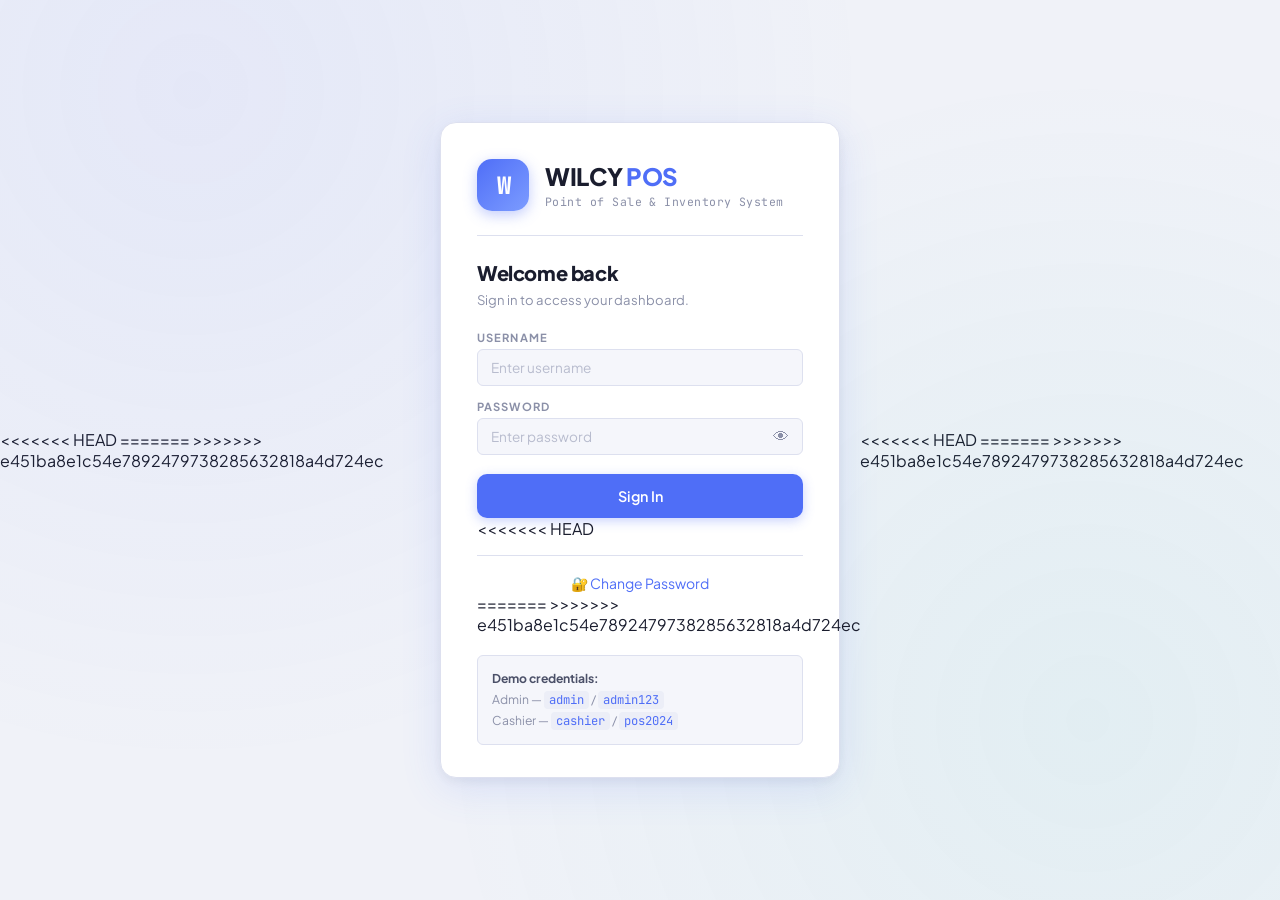
==== commit 0a2e78ce: "Rename inventory_auto_adjust_price.html to inventory.html" ====
--- a/inventory.html
+++ b/inventory.html
@@ -63,6 +63,9 @@
         <option value="low">Low Stock</option>
         <option value="out">Out of Stock</option>
         <option value="ok">In Stock</option>
+      </select>
+      <select id="categoryFilter" class="filter-select" onchange="renderTable(true)">
+        <option value="all">All Categories</option>
       </select>
     </div>
     <div class="tbl-wrap">
@@ -101,6 +104,11 @@
       <div class="form-group">
         <label>SKU</label>
         <input type="text" id="mSku" placeholder="e.g. WH-001">
+      </div>
+      <div class="form-group">
+        <label>Category <span style="color:var(--text4);font-weight:400;">(optional)</span></label>
+        <input type="text" id="mCategory" placeholder="e.g. Electronics" list="categoryList">
+        <datalist id="categoryList"></datalist>
       </div>
       <div class="form-group">
         <label>Quantity</label>
